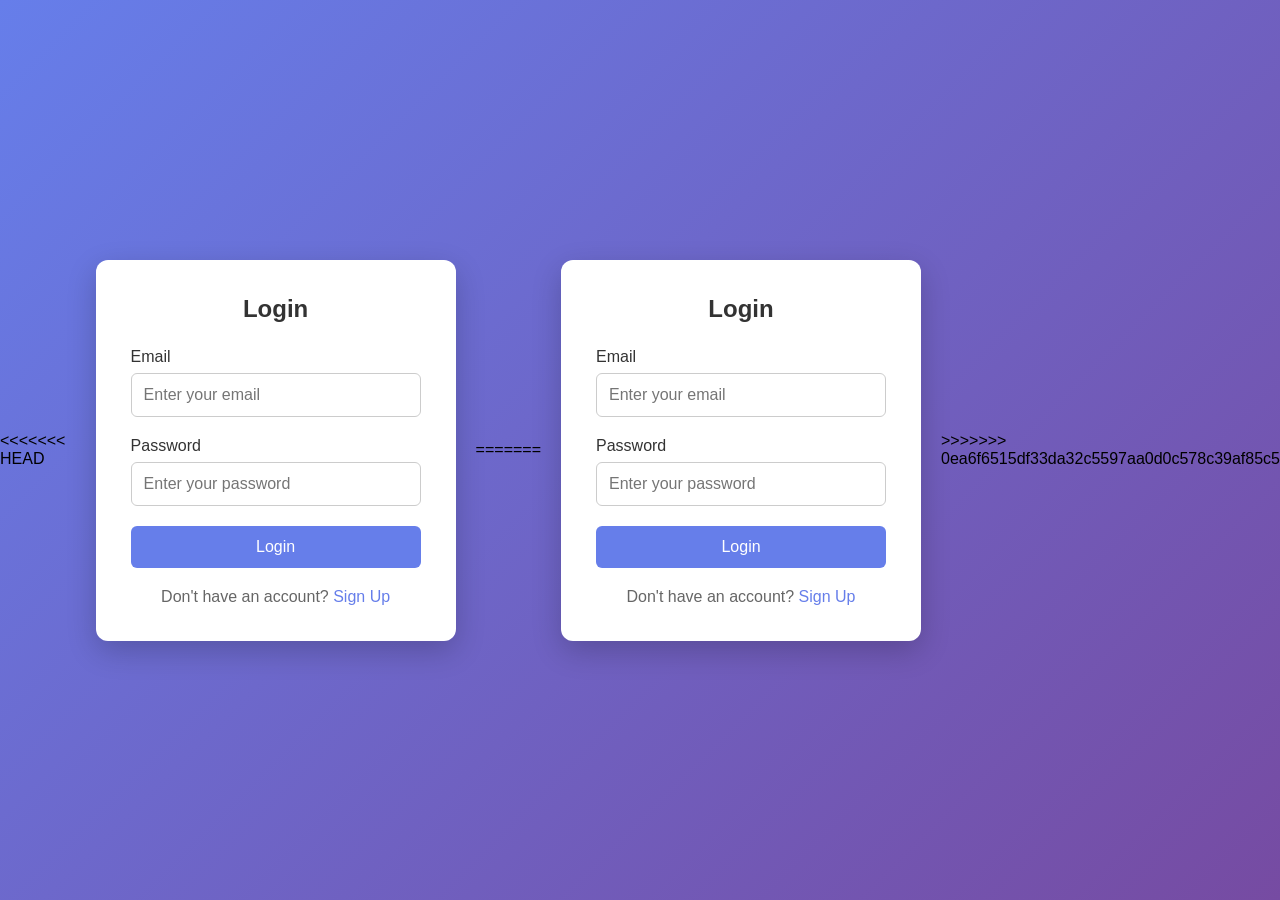
==== index.html @ 284fbae0 "Rename login.html to index.html" ====
<<<<<<< HEAD
<!DOCTYPE html>
<html lang="en">
<head>
    <meta charset="UTF-8">
    <meta name="viewport" content="width=device-width, initial-scale=1.0">
    <title>Document</title>
</head>
<body>
    <!DOCTYPE html>
<html lang="en">
<head>
    <meta charset="UTF-8">
    <meta name="viewport" content="width=device-width, initial-scale=1.0">
    <title>Login Page</title>
    <link rel="stylesheet" href="style.css">
</head>
<body>

    <div class="login-container">
        <form id="loginForm" class="login-box">
            <h2>Login</h2>

            <div class="input-group">
                <label for="email">Email</label>
                <input type="email" id="email" placeholder="Enter your email">
            </div>

            <div class="input-group">
                <label for="password">Password</label>
                <input type="password" id="password" placeholder="Enter your password">
            </div>

            <p id="message"></p>

            <button type="submit">Login</button>

            <p class="signup">
                Don't have an account? <a href="#">Sign Up</a>
            </p>
        </form>
    </div>

    <script src="script.js"></script>
</body>
</html>
</body>
=======
<!DOCTYPE html>
<html lang="en">
<head>
    <meta charset="UTF-8">
    <meta name="viewport" content="width=device-width, initial-scale=1.0">
    <title>Document</title>
</head>
<body>
    <!DOCTYPE html>
<html lang="en">
<head>
    <meta charset="UTF-8">
    <meta name="viewport" content="width=device-width, initial-scale=1.0">
    <title>Login Page</title>
    <link rel="stylesheet" href="style.css">
</head>
<body>

    <div class="login-container">
        <form id="loginForm" class="login-box">
            <h2>Login</h2>

            <div class="input-group">
                <label for="email">Email</label>
                <input type="email" id="email" placeholder="Enter your email">
            </div>

            <div class="input-group">
                <label for="password">Password</label>
                <input type="password" id="password" placeholder="Enter your password">
            </div>

            <p id="message"></p>

            <button type="submit">Login</button>

            <p class="signup">
                Don't have an account? <a href="#">Sign Up</a>
            </p>
        </form>
    </div>

    <script src="script.js"></script>
</body>
</html>
</body>
>>>>>>> 0ea6f6515df33da32c5597aa0d0c578c39af85c5
</html>
---- style.css ----
* {
    margin: 0;
    padding: 0;
    box-sizing: border-box;
}

body {
    font-family: Arial, sans-serif;
    background: linear-gradient(135deg, #667eea, #764ba2);
    height: 100vh;
    display: flex;
    justify-content: center;
    align-items: center;
}

.login-container {
    width: 100%;
    max-width: 400px;
    padding: 20px;
}

.login-box {
    background: white;
    padding: 35px;
    border-radius: 12px;
    box-shadow: 0 10px 30px rgba(0, 0, 0, 0.2);
}

.login-box h2 {
    text-align: center;
    margin-bottom: 25px;
    color: #333;
}

.input-group {
    margin-bottom: 20px;
}

.input-group label {
    display: block;
    margin-bottom: 7px;
    color: #333;
}

.input-group input {
    width: 100%;
    padding: 12px;
    border: 1px solid #ccc;
    border-radius: 6px;
    font-size: 16px;
    outline: none;
}

.input-group input:focus {
    border-color: #667eea;
}

button {
    width: 100%;
    padding: 12px;
    background: #667eea;
    color: white;
    border: none;
    border-radius: 6px;
    font-size: 16px;
    cursor: pointer;
}

button:hover {
    background: #5568d8;
}

#message {
    text-align: center;
    margin-bottom: 15px;
    font-size: 14px;
}

.signup {
    text-align: center;
    margin-top: 20px;
    color: #666;
}

.signup a {
    color: #667eea;
    text-decoration: none;
}
---- style.css ----
* {
    margin: 0;
    padding: 0;
    box-sizing: border-box;
}

body {
    font-family: Arial, sans-serif;
    background: linear-gradient(135deg, #667eea, #764ba2);
    height: 100vh;
    display: flex;
    justify-content: center;
    align-items: center;
}

.login-container {
    width: 100%;
    max-width: 400px;
    padding: 20px;
}

.login-box {
    background: white;
    padding: 35px;
    border-radius: 12px;
    box-shadow: 0 10px 30px rgba(0, 0, 0, 0.2);
}

.login-box h2 {
    text-align: center;
    margin-bottom: 25px;
    color: #333;
}

.input-group {
    margin-bottom: 20px;
}

.input-group label {
    display: block;
    margin-bottom: 7px;
    color: #333;
}

.input-group input {
    width: 100%;
    padding: 12px;
    border: 1px solid #ccc;
    border-radius: 6px;
    font-size: 16px;
    outline: none;
}

.input-group input:focus {
    border-color: #667eea;
}

button {
    width: 100%;
    padding: 12px;
    background: #667eea;
    color: white;
    border: none;
    border-radius: 6px;
    font-size: 16px;
    cursor: pointer;
}

button:hover {
    background: #5568d8;
}

#message {
    text-align: center;
    margin-bottom: 15px;
    font-size: 14px;
}

.signup {
    text-align: center;
    margin-top: 20px;
    color: #666;
}

.signup a {
    color: #667eea;
    text-decoration: none;
}
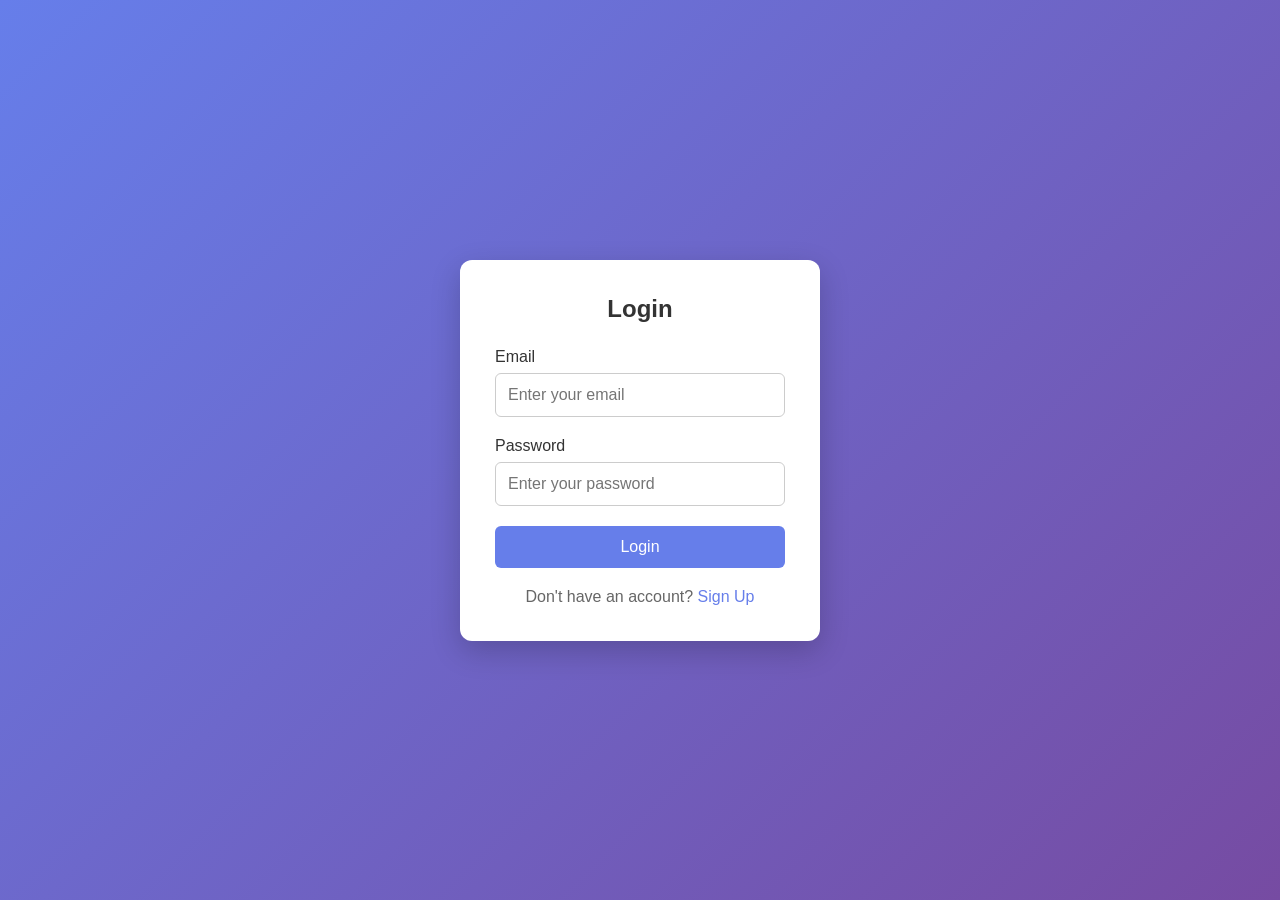
==== commit e9d7ca4e: "Merge branch 'main' of https://github.com/khushi27pagi-hue/-login-page" ====
--- a/index.html
+++ b/index.html
@@ -1,4 +1,3 @@
-<<<<<<< HEAD
 <!DOCTYPE html>
 <html lang="en">
 <head>
@@ -45,52 +44,4 @@
 </body>
 </html>
 </body>
-=======
-<!DOCTYPE html>
-<html lang="en">
-<head>
-    <meta charset="UTF-8">
-    <meta name="viewport" content="width=device-width, initial-scale=1.0">
-    <title>Document</title>
-</head>
-<body>
-    <!DOCTYPE html>
-<html lang="en">
-<head>
-    <meta charset="UTF-8">
-    <meta name="viewport" content="width=device-width, initial-scale=1.0">
-    <title>Login Page</title>
-    <link rel="stylesheet" href="style.css">
-</head>
-<body>
-
-    <div class="login-container">
-        <form id="loginForm" class="login-box">
-            <h2>Login</h2>
-
-            <div class="input-group">
-                <label for="email">Email</label>
-                <input type="email" id="email" placeholder="Enter your email">
-            </div>
-
-            <div class="input-group">
-                <label for="password">Password</label>
-                <input type="password" id="password" placeholder="Enter your password">
-            </div>
-
-            <p id="message"></p>
-
-            <button type="submit">Login</button>
-
-            <p class="signup">
-                Don't have an account? <a href="#">Sign Up</a>
-            </p>
-        </form>
-    </div>
-
-    <script src="script.js"></script>
-</body>
 </html>
-</body>
->>>>>>> 0ea6f6515df33da32c5597aa0d0c578c39af85c5
-</html>
